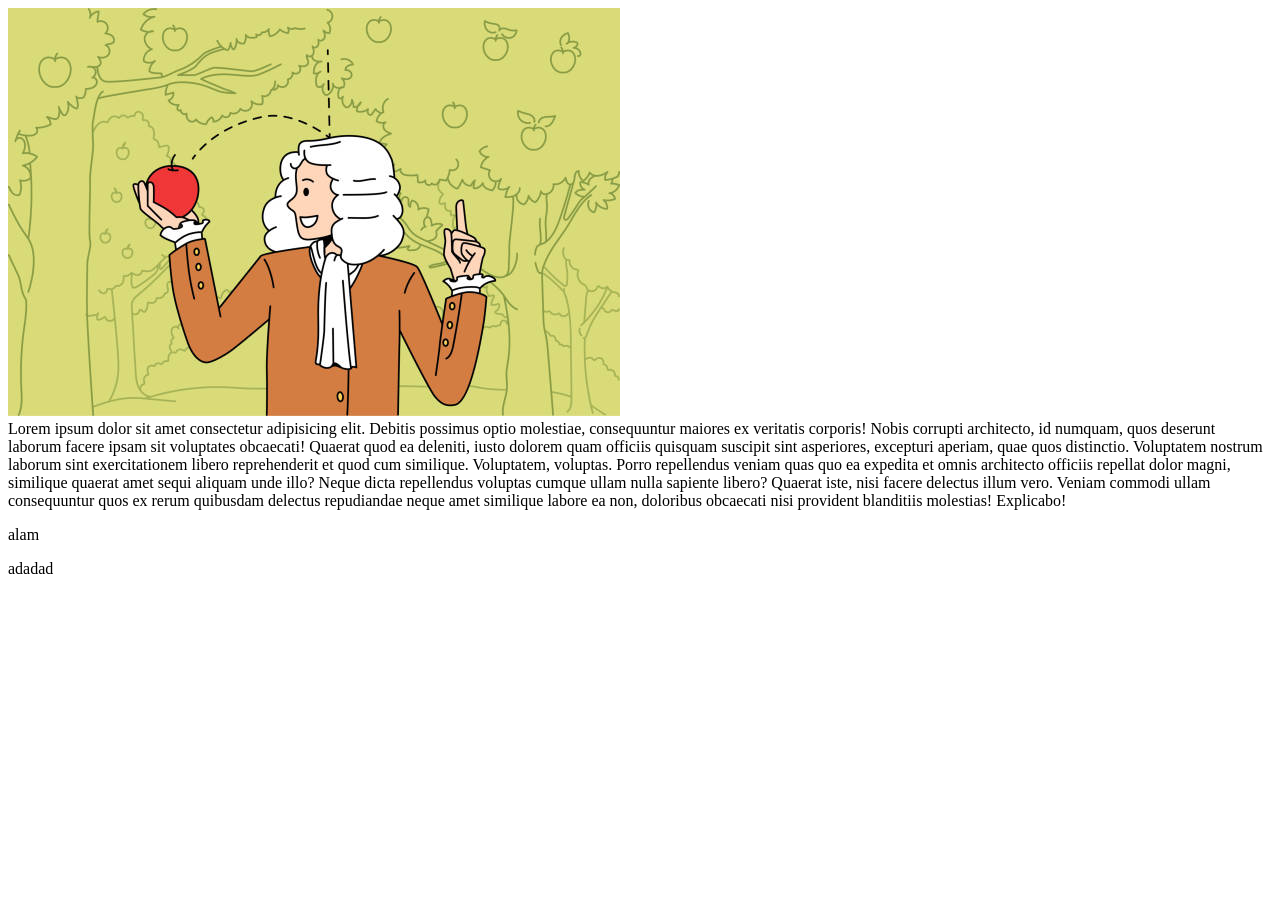
==== index.html @ a1d9d3a2 "valami" ====
<!DOCTYPE html>
<html lang="hu">
<head>
    <meta charset="UTF-8">
    <meta name="viewport" content="width=device-width, initial-scale=1.0">
    <title>Bebesi Martin</title>
    <link rel="stylesheet" href="style.css">
</head>
<body>
<main class="main">
<div class="post">
    <div class="top">
<aside>
<img src="Izsak_Newton/kepek/gravity.jpg" alt="">


</aside>
<article>
Lorem ipsum dolor sit amet consectetur adipisicing elit. Debitis possimus optio molestiae, consequuntur maiores ex veritatis corporis! Nobis corrupti architecto, id numquam, quos deserunt laborum facere ipsam sit voluptates obcaecati!
Quaerat quod ea deleniti, iusto dolorem quam officiis quisquam suscipit sint asperiores, excepturi aperiam, quae quos distinctio. Voluptatem nostrum laborum sint exercitationem libero reprehenderit et quod cum similique. Voluptatem, voluptas.
Porro repellendus veniam quas quo ea expedita et omnis architecto officiis repellat dolor magni, similique quaerat amet sequi aliquam unde illo? Neque dicta repellendus voluptas cumque ullam nulla sapiente libero?
Quaerat iste, nisi facere delectus illum vero. Veniam commodi ullam consequuntur quos ex rerum quibusdam delectus repudiandae neque amet similique labore ea non, doloribus obcaecati nisi provident blanditiis molestias! Explicabo!




</article>
</div>
<section class="uzenet">
<p>alam</p>


</section>
<section class="valasz">
<p>adadad</p>


</section>
</div>
    </main>
</body>
</html>
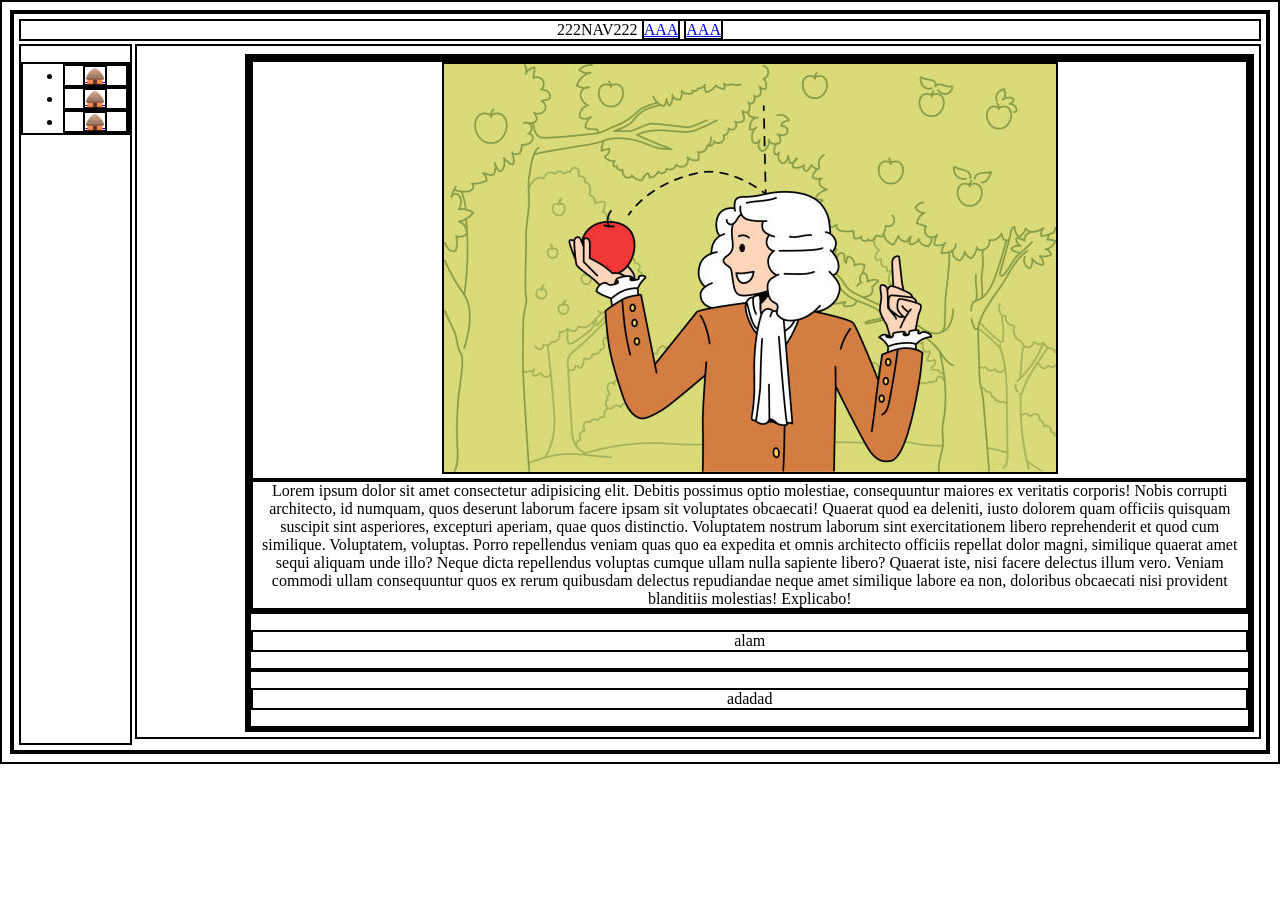
==== commit 0bd5cf05: "index halad" ====
--- a/index.html
+++ b/index.html
@@ -4,9 +4,24 @@
     <meta charset="UTF-8">
     <meta name="viewport" content="width=device-width, initial-scale=1.0">
     <title>Bebesi Martin</title>
+    <link rel="stylesheet" href="menu.css">
     <link rel="stylesheet" href="style.css">
 </head>
 <body>
+        <div class="container">
+      <nav class="nav2">
+        222NAV222
+        <a href="AFOLT">AAA</a>
+        <a href="BFOLT">AAA</a>
+      </nav>
+      <nav class="nav">
+        <ul>
+          <li><a href="zsirfolt">🛖</a></li>
+          <li><a href="trutymófolt">🛖</a></li>
+          <li><a href="foltfolt">🛖</a></li>
+        </ul>
+      </nav>
+       <div class="container">
 <main class="main">
 <div class="post">
     <div class="top">
@@ -38,5 +53,8 @@
 </section>
 </div>
     </main>
+</div>
+    </div>
+   
 </body>
 </html>
--- a/menu.css
+++ b/menu.css
@@ -0,0 +1,27 @@
+.container {
+  display: grid;
+  grid-template-areas:
+  "nav2 nav2"
+  "nav main"
+  "nav main"
+  "nav main"
+  ;
+  grid-template-columns: 1fr 10fr;
+  gap: 3px;
+  padding: 5px;
+}
+
+.nav {
+    grid-area: nav;
+    text-align: center;
+}
+
+.nav2 {
+    grid-area: nav2;
+    text-align: center;
+}
+
+.main {
+    grid-area: main;
+    text-align: center;
+}
--- a/style.css
+++ b/style.css
@@ -0,0 +1,4 @@
+*{
+border: solid black 2px;
+
+}
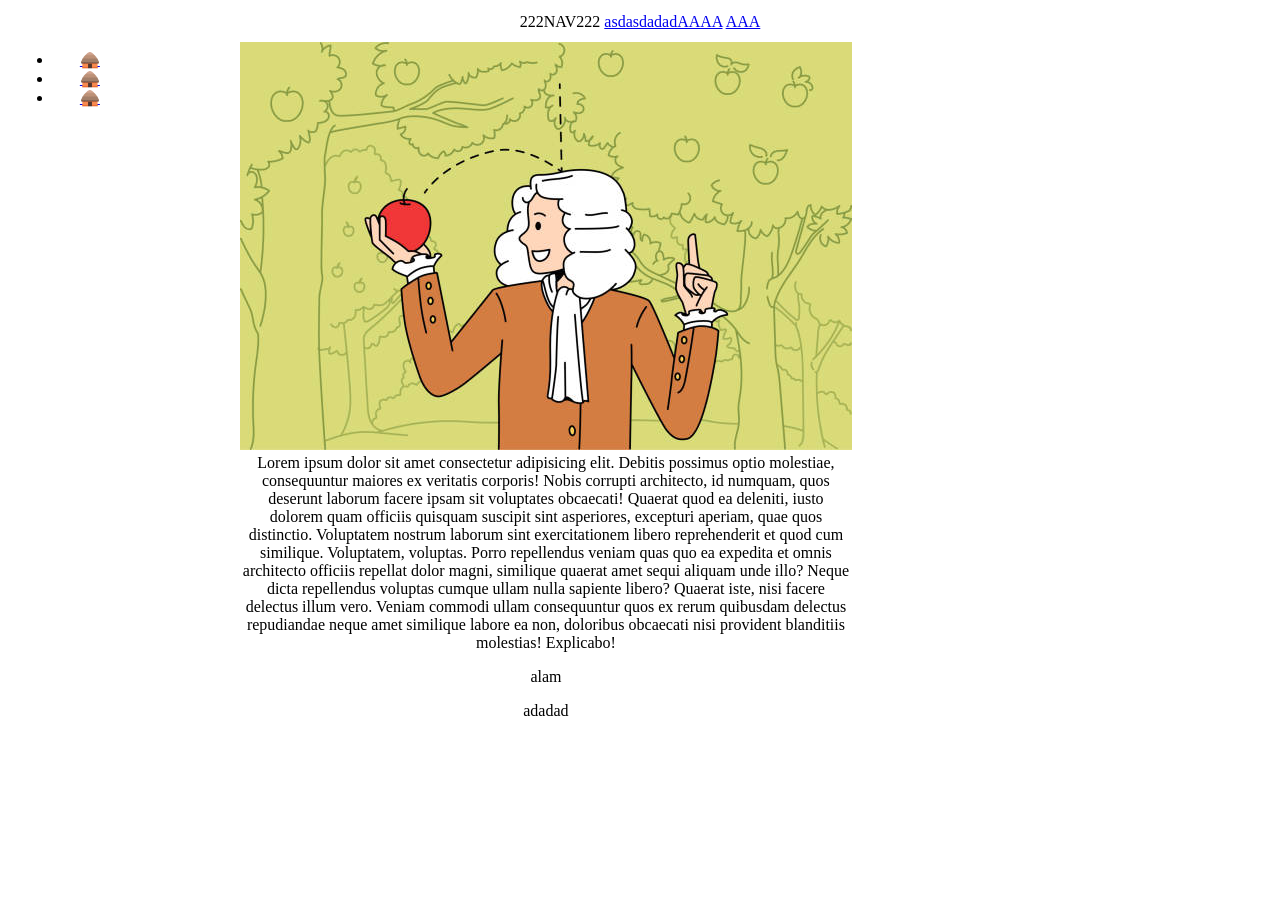
==== commit b62135f6: "kopernikusz_profil_asd" ====
--- a/index.html
+++ b/index.html
@@ -11,7 +11,7 @@
         <div class="container">
       <nav class="nav2">
         222NAV222
-        <a href="AFOLT">AAA</a>
+        <a href="Kopernikusz_Profil.html">asdasdadadAAAA</a>
         <a href="BFOLT">AAA</a>
       </nav>
       <nav class="nav">
--- a/style.css
+++ b/style.css
@@ -1,4 +1,31 @@
-*{
-border: solid black 2px;
 
+main {
+    display: grid;
+    grid-template-areas: 
+    "header header"
+    "article article"
+    ;
+    grid-template-columns: 1fr 1fr;
+}
+
+.header {
+    grid-area: header;
+    display: grid;
+    grid-template-areas: 
+    "aside sectionH"
+    "aside sectionH"
+    ;
+    grid-template-columns: 1fr 1fr;
+}
+
+.article {
+    grid-area: article;
+}
+
+.sectionH {
+    grid-area: sectionH;
+}
+
+.aside {
+    grid-area: aside;
 }
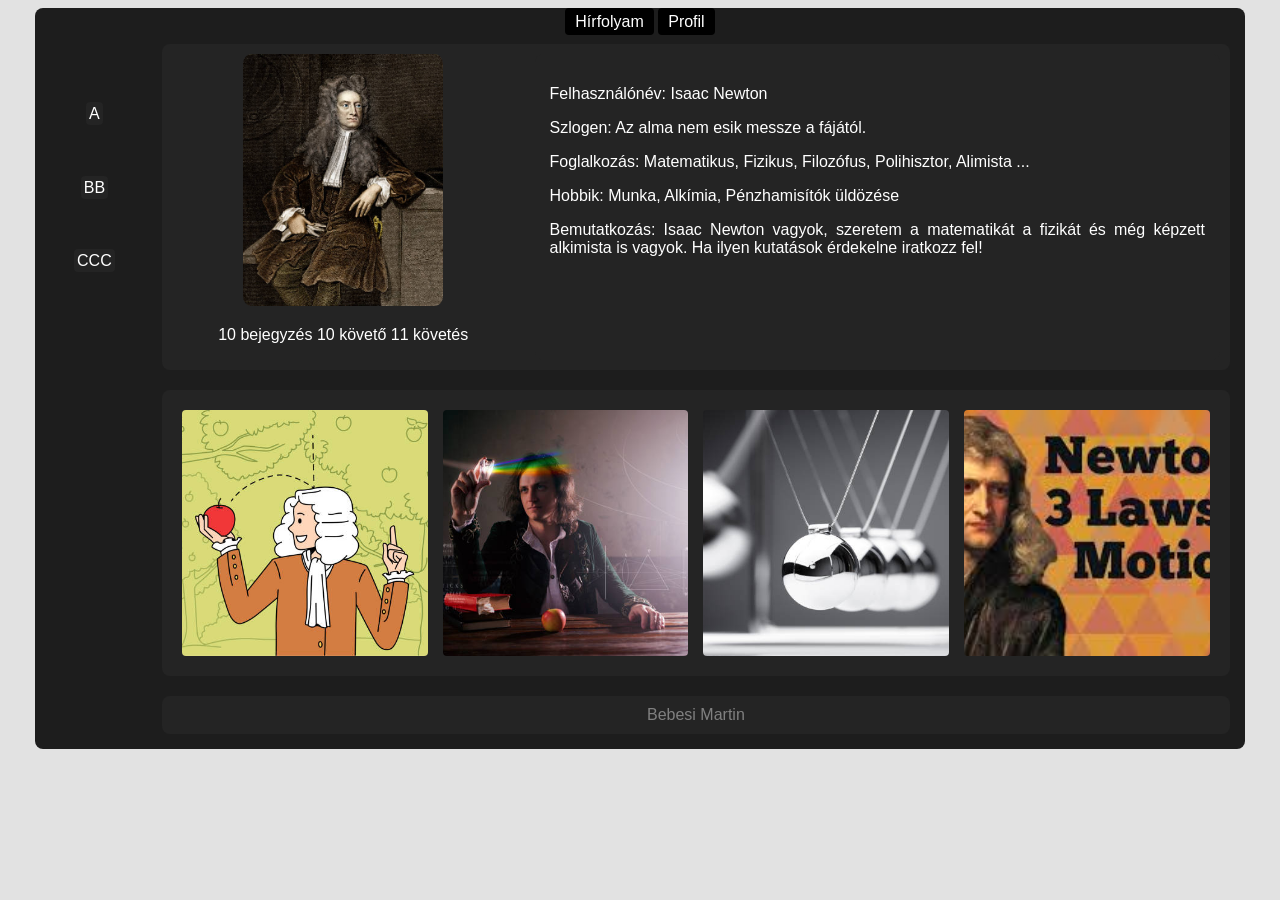
==== commit 1f9c767f: "formazas ra helyezve" ====
--- a/index.html
+++ b/index.html
@@ -1,60 +1,62 @@
-<!DOCTYPE html>
+<!doctype html>
 <html lang="hu">
+
 <head>
-    <meta charset="UTF-8">
-    <meta name="viewport" content="width=device-width, initial-scale=1.0">
-    <title>Bebesi Martin</title>
-    <link rel="stylesheet" href="menu.css">
-    <link rel="stylesheet" href="style.css">
+  <meta charset="UTF-8" />
+  <meta name="viewport" content="width=device-width, initial-scale=1.0" />
+  <title>Fazekas Milán</title>
+  <link rel="stylesheet" href="formazas.css" />
+  <link rel="stylesheet" href="elrendezes.css" />
+  <link rel="stylesheet" href="menu.css" />
 </head>
+
 <body>
-        <div class="container">
-      <nav class="nav2">
-        222NAV222
-        <a href="Kopernikusz_Profil.html">asdasdadadAAAA</a>
-        <a href="BFOLT">AAA</a>
-      </nav>
-      <nav class="nav">
-        <ul>
-          <li><a href="zsirfolt">🛖</a></li>
-          <li><a href="trutymófolt">🛖</a></li>
-          <li><a href="foltfolt">🛖</a></li>
-        </ul>
-      </nav>
-       <div class="container">
-<main class="main">
-<div class="post">
-    <div class="top">
-<aside>
-<img src="Izsak_Newton/kepek/gravity.jpg" alt="">
+  <div class="container">
+    <nav class="nav2">
+      <a href="Kopernikusz_hirfolyam.html">Hírfolyam</a>
+      <a href="index.html">Profil</a>
+    </nav>
 
+    <nav class="nav">
+      <ul>
+        <li><a href="index.html">A</a></li>
+        <li><a href="szerkesztes.html">BB</a></li>
+        <li><a href="uzenetek.html">CCC</a></li>
+      </ul>
+    </nav>
 
-</aside>
-<article>
-Lorem ipsum dolor sit amet consectetur adipisicing elit. Debitis possimus optio molestiae, consequuntur maiores ex veritatis corporis! Nobis corrupti architecto, id numquam, quos deserunt laborum facere ipsam sit voluptates obcaecati!
-Quaerat quod ea deleniti, iusto dolorem quam officiis quisquam suscipit sint asperiores, excepturi aperiam, quae quos distinctio. Voluptatem nostrum laborum sint exercitationem libero reprehenderit et quod cum similique. Voluptatem, voluptas.
-Porro repellendus veniam quas quo ea expedita et omnis architecto officiis repellat dolor magni, similique quaerat amet sequi aliquam unde illo? Neque dicta repellendus voluptas cumque ullam nulla sapiente libero?
-Quaerat iste, nisi facere delectus illum vero. Veniam commodi ullam consequuntur quos ex rerum quibusdam delectus repudiandae neque amet similique labore ea non, doloribus obcaecati nisi provident blanditiis molestias! Explicabo!
+    <main class="main">
+      <header class="header">
+        <aside class="aside">
+          <img src="Izsak_Newton/kepek/newton.jpg" alt="Nikolausz Kopernikusz profilképe" />
+          <div class="stats">
+            <p>10 bejegyzés 10 követő 11 követés</p>
+          </div>
+        </aside>
 
+        <section class="sectionH">
+          <p>Felhasználónév: Isaac Newton</p>
+          <p>Szlogen: Az alma nem esik messze a fájától.</p>
+          <p>Foglalkozás: Matematikus, Fizikus, Filozófus, Polihisztor, Alimista ...</p>
+          <p>Hobbik: Munka, Alkímia, Pénzhamisítók üldözése</p>
+          <p>
+            Bemutatkozás: Isaac Newton vagyok, szeretem a matematikát
+            a fizikát és még képzett alkimista is vagyok. Ha ilyen kutatások
+            érdekelne iratkozz fel!
+          </p>
+        </section>
+      </header>
 
+      <article class="article">
+        <img src="Izsak_Newton/kepek/gravity.jpg" alt="Poszt" />
+        <img src="Izsak_Newton/kepek/prism.jpg" alt="Poszt" />
+        <img src="Izsak_Newton/kepek/law_motion.jpg" alt="Poszt" />
+        <img src="Izsak_Newton/kepek/laws.jpg" alt="Poszt" />
+      </article>
 
+      <footer>Bebesi Martin</footer>
+    </main>
+  </div>
+</body>
 
-</article>
-</div>
-<section class="uzenet">
-<p>alam</p>
-
-
-</section>
-<section class="valasz">
-<p>adadad</p>
-
-
-</section>
-</div>
-    </main>
-</div>
-    </div>
-   
-</body>
 </html>
--- a/formazas.css
+++ b/formazas.css
@@ -0,0 +1,137 @@
+body {
+  background-color: #e2e2e2;
+  color: #262626;
+  font-family: sans-serif;
+  font-size: 16px;
+}
+
+.container {
+  background-color: rgb(29, 29, 29);
+  border-radius: 8px;
+  padding: 0;
+  color: white;
+}
+
+.header {
+  background-color: rgb(36, 36, 36);
+  border-radius: 8px;
+  padding: 15px;
+  color: white;
+}
+
+.sectionH {
+  background-color: rgb(36, 36, 36);
+  border-radius: 8px;
+  padding: 15px;
+  color: white;
+}
+
+.article {
+  background-color: rgb(36, 36, 36);
+  border-radius: 8px;
+  padding: 15px;
+  color: white;
+}
+
+.nav a {
+  text-decoration: none;
+  text-align: justify;
+  color: white;
+  background-color: rgb(36, 36, 36);
+  border-radius: 4px;
+  padding: 3px;
+}
+
+.nav a:hover {
+  text-decoration: none;
+  text-align: center;
+  background-color: rgb(26, 26, 26);
+}
+
+.nav2 a:hover {
+  text-decoration: none;
+  text-align: center;
+  background-color: rgb(26, 26, 26);
+}
+
+.nav ul {
+  list-style-type: none;
+  padding: 1%;
+  gap: 100px;
+}
+
+.nav li {
+  list-style-type: none;
+  padding: 1%;
+  margin: 50% 0;
+}
+
+.nav2 a {
+  border-radius: 4px;
+  text-decoration: none;
+  padding: 5px 10px;
+  background-color: #000000;
+  color: white;
+}
+
+.aside img {
+  border-radius: 4%;
+}
+
+.article img {
+  border-radius: 4px;
+}
+
+article p {
+    margin-top: 5%;
+    text-align: justify;
+}
+
+article .uzenet1, .uzenet2, .valasz1, .valasz2 {
+  margin-right: 10%;
+}
+
+article .uzenet1 {
+    padding-bottom: 1px;
+    padding-left: 5px;
+    padding-right: 5px;
+    border: solid 1px black;
+    border-radius: 4px;
+    background-color: #262626;
+}
+
+article .uzenet2 {
+    padding-bottom: 1px;
+    padding-left: 5px;
+    border: solid 1px black;
+    border-radius: 4px;
+    background-color: #262626;
+}
+
+
+article .valasz1 {
+    margin-left: 10%;
+    padding-left: 1%;
+    padding-bottom: 1px;
+    border: solid 1px black;
+    border-radius: 4px;
+    background-color: #262626;
+}
+
+article .valasz2 {
+    margin-left: 10%;
+    padding-left: 1%;
+    padding-top: 0px;
+    padding-bottom: 0px;
+    border: solid 1px black;
+    border-radius: 4px;
+    background-color: #262626;
+}
+
+footer {
+  background-color: rgb(36, 36, 36);
+  color: gray;
+  text-align: center;
+  border-radius: 8px;
+  padding: 10px;
+}
--- a/elrendezes.css
+++ b/elrendezes.css
@@ -0,0 +1,74 @@
+.container {
+  display: grid;
+  grid-template-columns: 1fr 1fr;
+  gap: 0px;
+  margin: 0 auto;
+  max-width: 1200px;
+}
+
+.main {
+  display: grid;
+  grid-template-columns: 1fr;
+  gap: 20px;
+  padding: 10px;
+}
+
+.header {
+  display: grid;
+  grid-template-columns: 1fr 2fr;
+  gap: 20px;
+  padding: 10px;
+  margin-left: 0;
+}
+
+.sectionH {
+  text-align: justify;
+}
+
+.article {
+  display: grid;
+  grid-template-columns: 1fr 1fr 1fr 1fr;
+  gap: 15px;
+  padding: 20px;
+}
+
+.article img {
+  width: 100%;
+  aspect-ratio: 1 / 1; 
+  object-fit: cover;
+}
+
+.aside img {
+  width: 100%;
+  max-width: 200px;
+}
+@media screen and (max-width: 600px) {
+    .container {
+        grid-template-columns: 1fr;
+    }
+
+    .header {
+        grid-template-columns: 1fr;
+        text-align: center;
+    }
+
+    .aside img {
+        margin: 0 auto;
+    }
+
+    .article {
+        grid-template-columns: 1fr;
+        padding: 10px;
+    }
+
+    .nav ul {
+        display: grid;
+        grid-template-columns: 1fr;
+        gap: 10px;
+        padding: 0;
+    }
+
+    .nav li {
+        margin: 5px 0;
+    }
+}
--- a/menu.css
+++ b/menu.css
@@ -1,27 +1,26 @@
 .container {
   display: grid;
   grid-template-areas:
-  "nav2 nav2"
-  "nav main"
-  "nav main"
-  "nav main"
-  ;
+    "nav2 nav2"
+    "nav main"
+    "nav main"
+    "nav main";
   grid-template-columns: 1fr 10fr;
   gap: 3px;
   padding: 5px;
 }
 
 .nav {
-    grid-area: nav;
-    text-align: center;
+  grid-area: nav;
+  text-align: center;
 }
 
 .nav2 {
-    grid-area: nav2;
-    text-align: center;
+  grid-area: nav2;
+  text-align: center;
 }
 
 .main {
-    grid-area: main;
-    text-align: center;
-}+  grid-area: main;
+  text-align: center;
+}
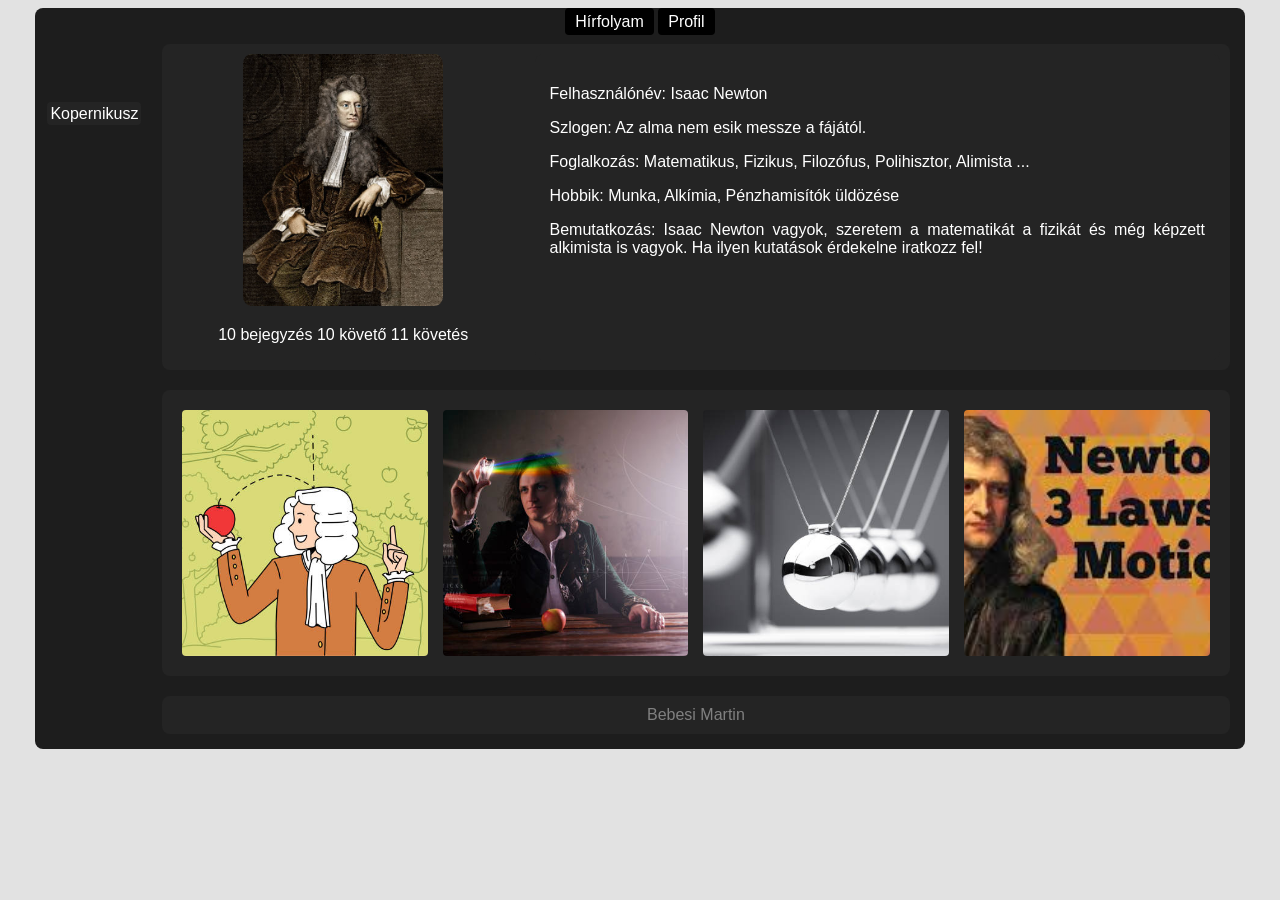
==== commit 939edb14: "linkek" ====
--- a/index.html
+++ b/index.html
@@ -13,15 +13,13 @@
 <body>
   <div class="container">
     <nav class="nav2">
-      <a href="Kopernikusz_hirfolyam.html">Hírfolyam</a>
+      <a href="Isaac_hirfolyam.html">Hírfolyam</a>
       <a href="index.html">Profil</a>
     </nav>
 
     <nav class="nav">
       <ul>
-        <li><a href="index.html">A</a></li>
-        <li><a href="szerkesztes.html">BB</a></li>
-        <li><a href="uzenetek.html">CCC</a></li>
+        <li><a href="Kopernikusz_Profil.html">Kopernikusz</a></li>
       </ul>
     </nav>
 
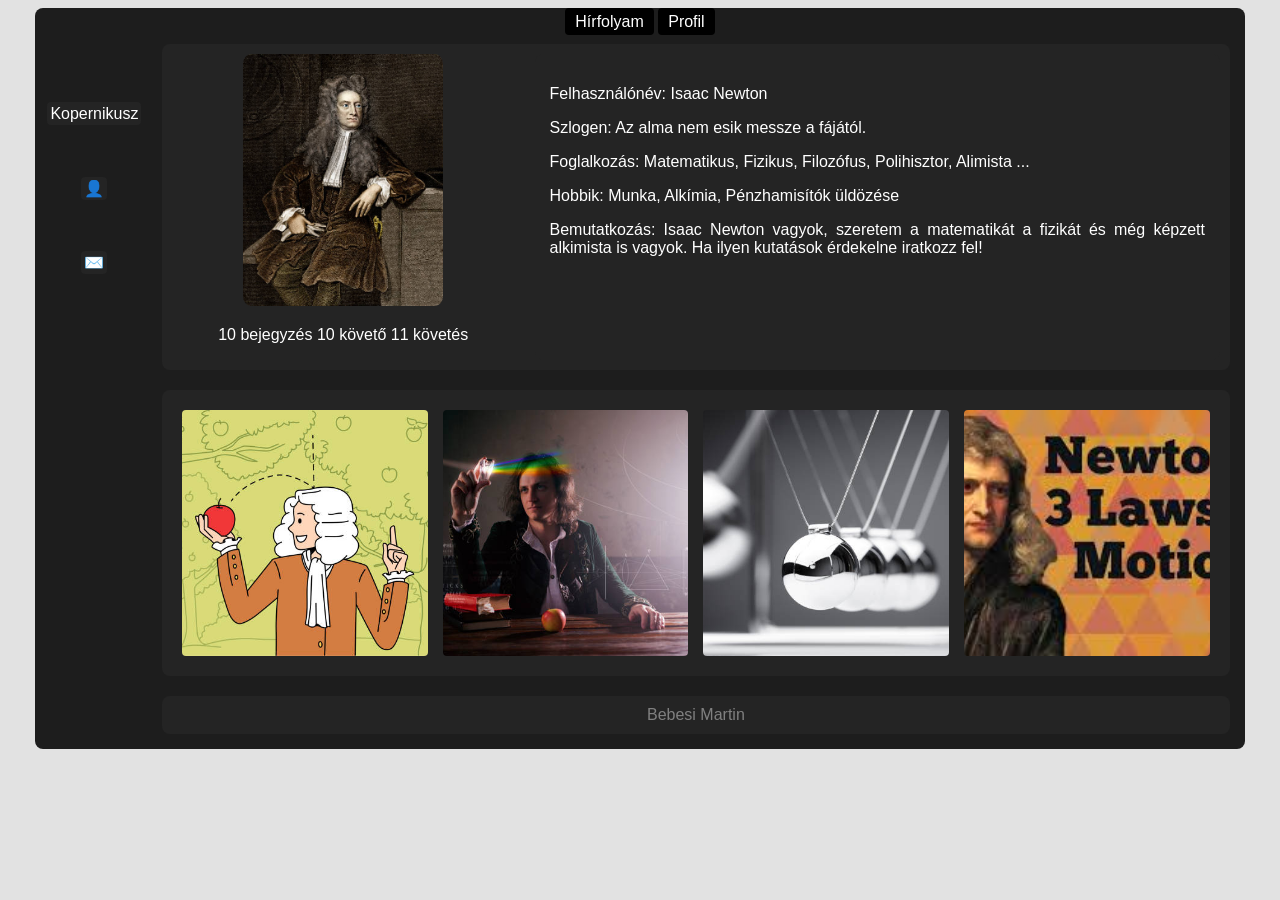
==== commit 394eaaa1: "gombok" ====
--- a/index.html
+++ b/index.html
@@ -4,7 +4,7 @@
 <head>
   <meta charset="UTF-8" />
   <meta name="viewport" content="width=device-width, initial-scale=1.0" />
-  <title>Fazekas Milán</title>
+  <title>Bebesi Martin</title>
   <link rel="stylesheet" href="formazas.css" />
   <link rel="stylesheet" href="elrendezes.css" />
   <link rel="stylesheet" href="menu.css" />
@@ -20,6 +20,8 @@
     <nav class="nav">
       <ul>
         <li><a href="Kopernikusz_Profil.html">Kopernikusz</a></li>
+          <li><a href="">👤</a></li>
+          <li><a href="">✉️</a></li>
       </ul>
     </nav>
 
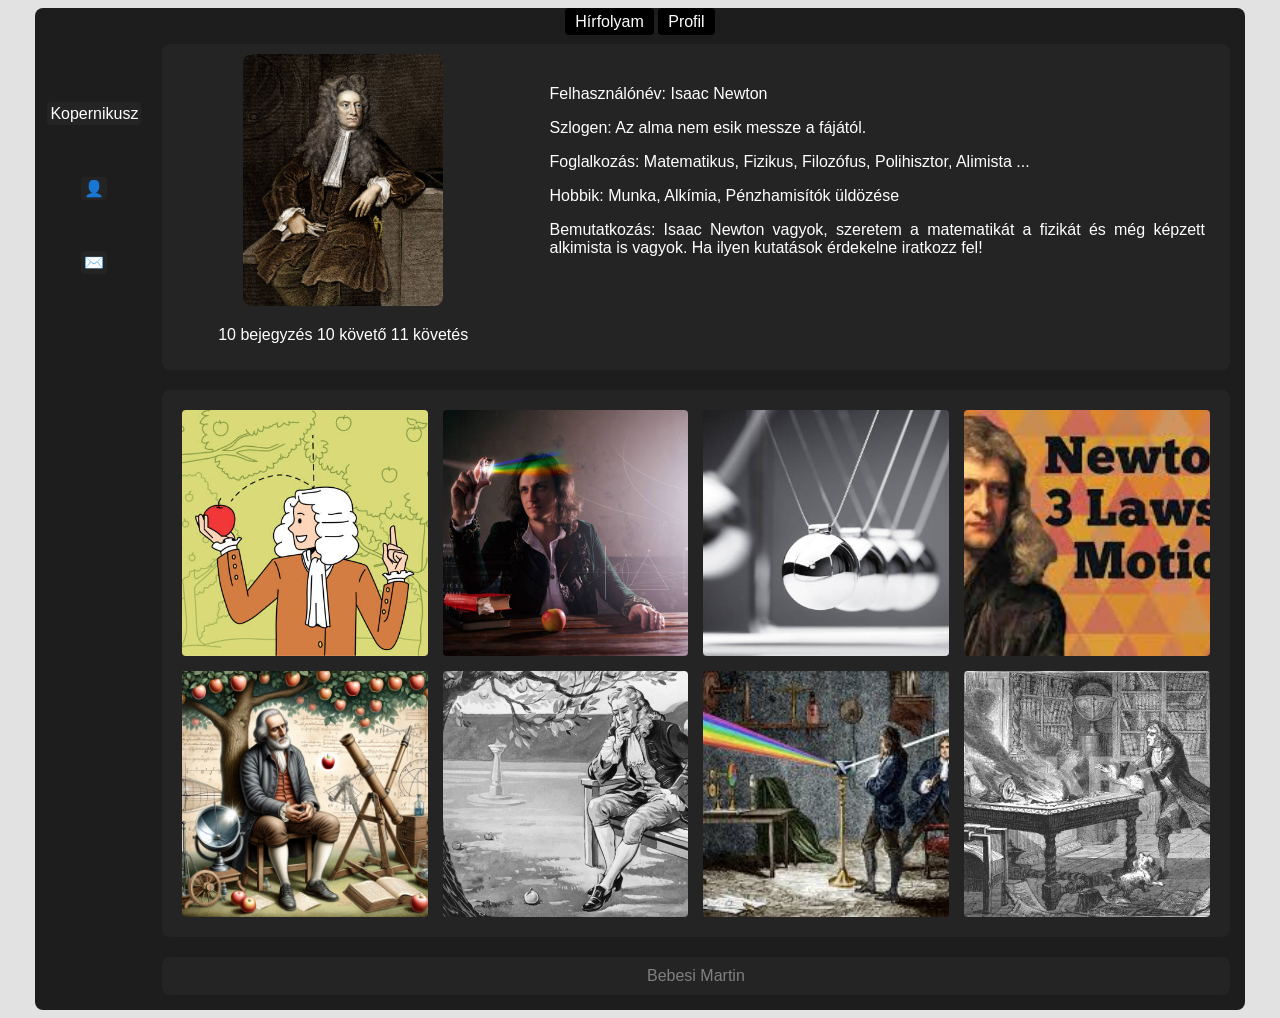
==== commit 4e08ab67: "kepek" ====
--- a/index.html
+++ b/index.html
@@ -52,6 +52,10 @@
         <img src="Izsak_Newton/kepek/prism.jpg" alt="Poszt" />
         <img src="Izsak_Newton/kepek/law_motion.jpg" alt="Poszt" />
         <img src="Izsak_Newton/kepek/laws.jpg" alt="Poszt" />
+        <img src="Izsak_Newton/kepek/Isaac_apple.png" alt="Poszt">
+        <img src="Izsak_Newton/kepek/Isaac_ul.jpg" alt="Poszt">
+        <img src="Izsak_Newton/kepek/prsmak.jpg" alt="Poszt">
+        <img src="Izsak_Newton/kepek/Isaac_eg.jpg" alt="Poszt">
       </article>
 
       <footer>Bebesi Martin</footer>
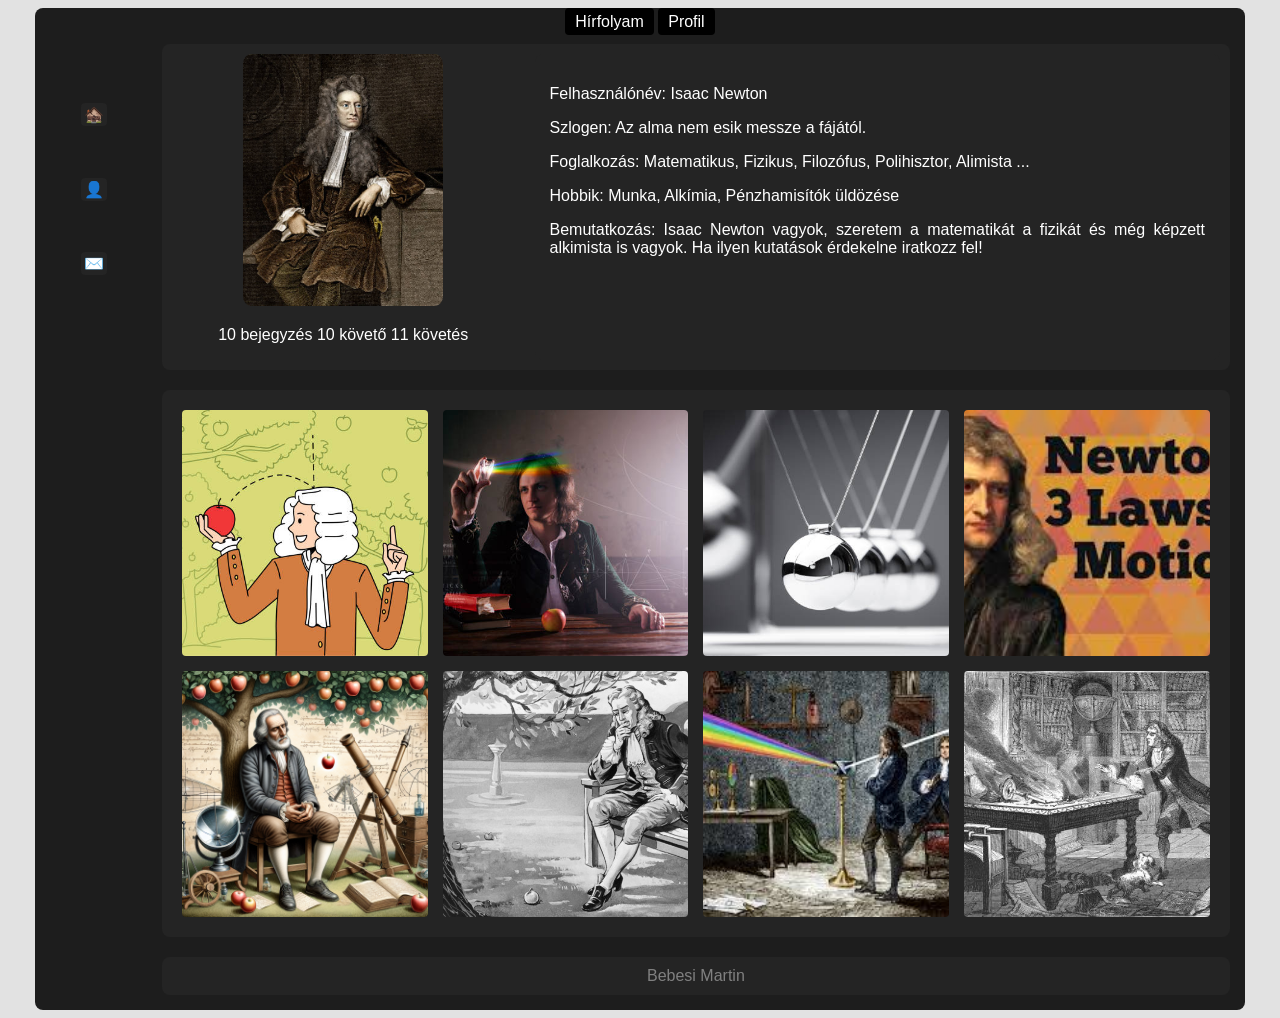
==== commit 95a58845: "kezdolap, formazasa, nav alakitasa, elrendezes" ====
--- a/index.html
+++ b/index.html
@@ -19,7 +19,7 @@
 
     <nav class="nav">
       <ul>
-        <li><a href="Kopernikusz_Profil.html">Kopernikusz</a></li>
+        <li><a href="kezdolap.html">🏚️</a></li>
           <li><a href="">👤</a></li>
           <li><a href="">✉️</a></li>
       </ul>
